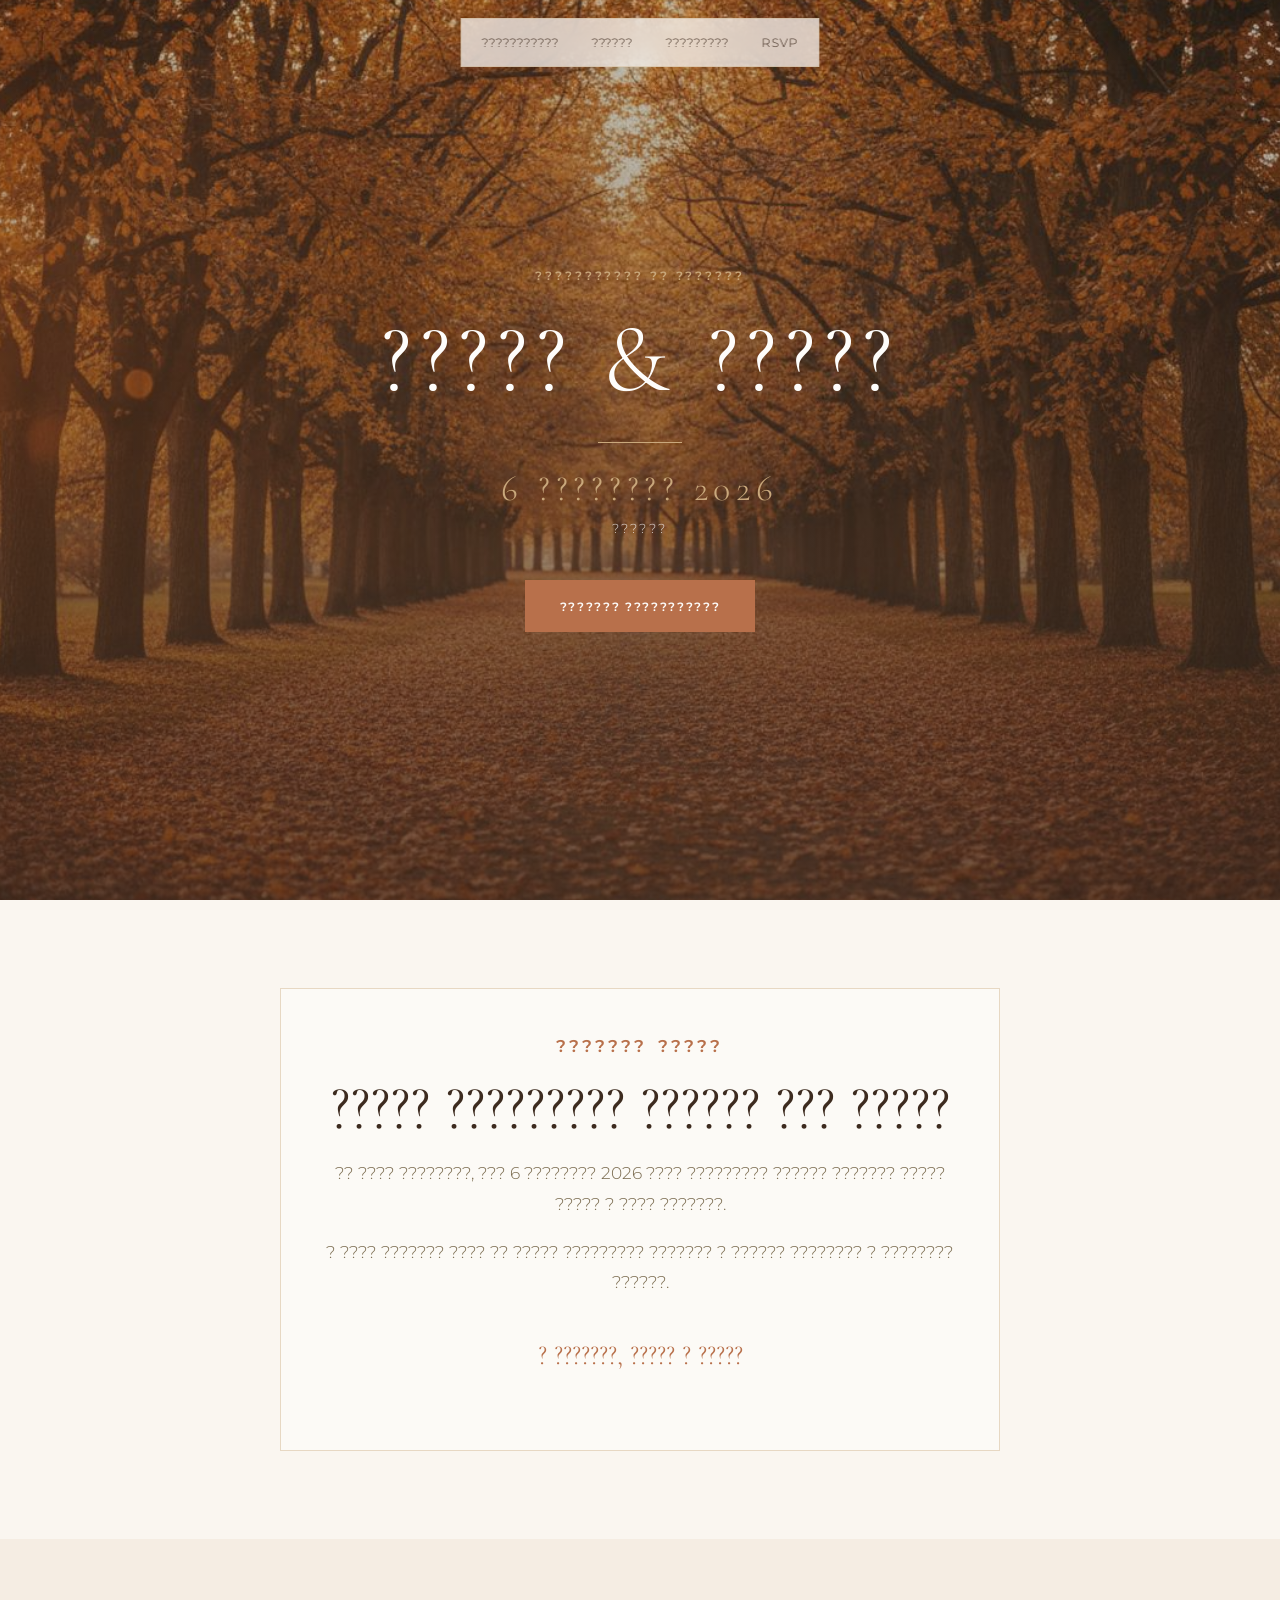
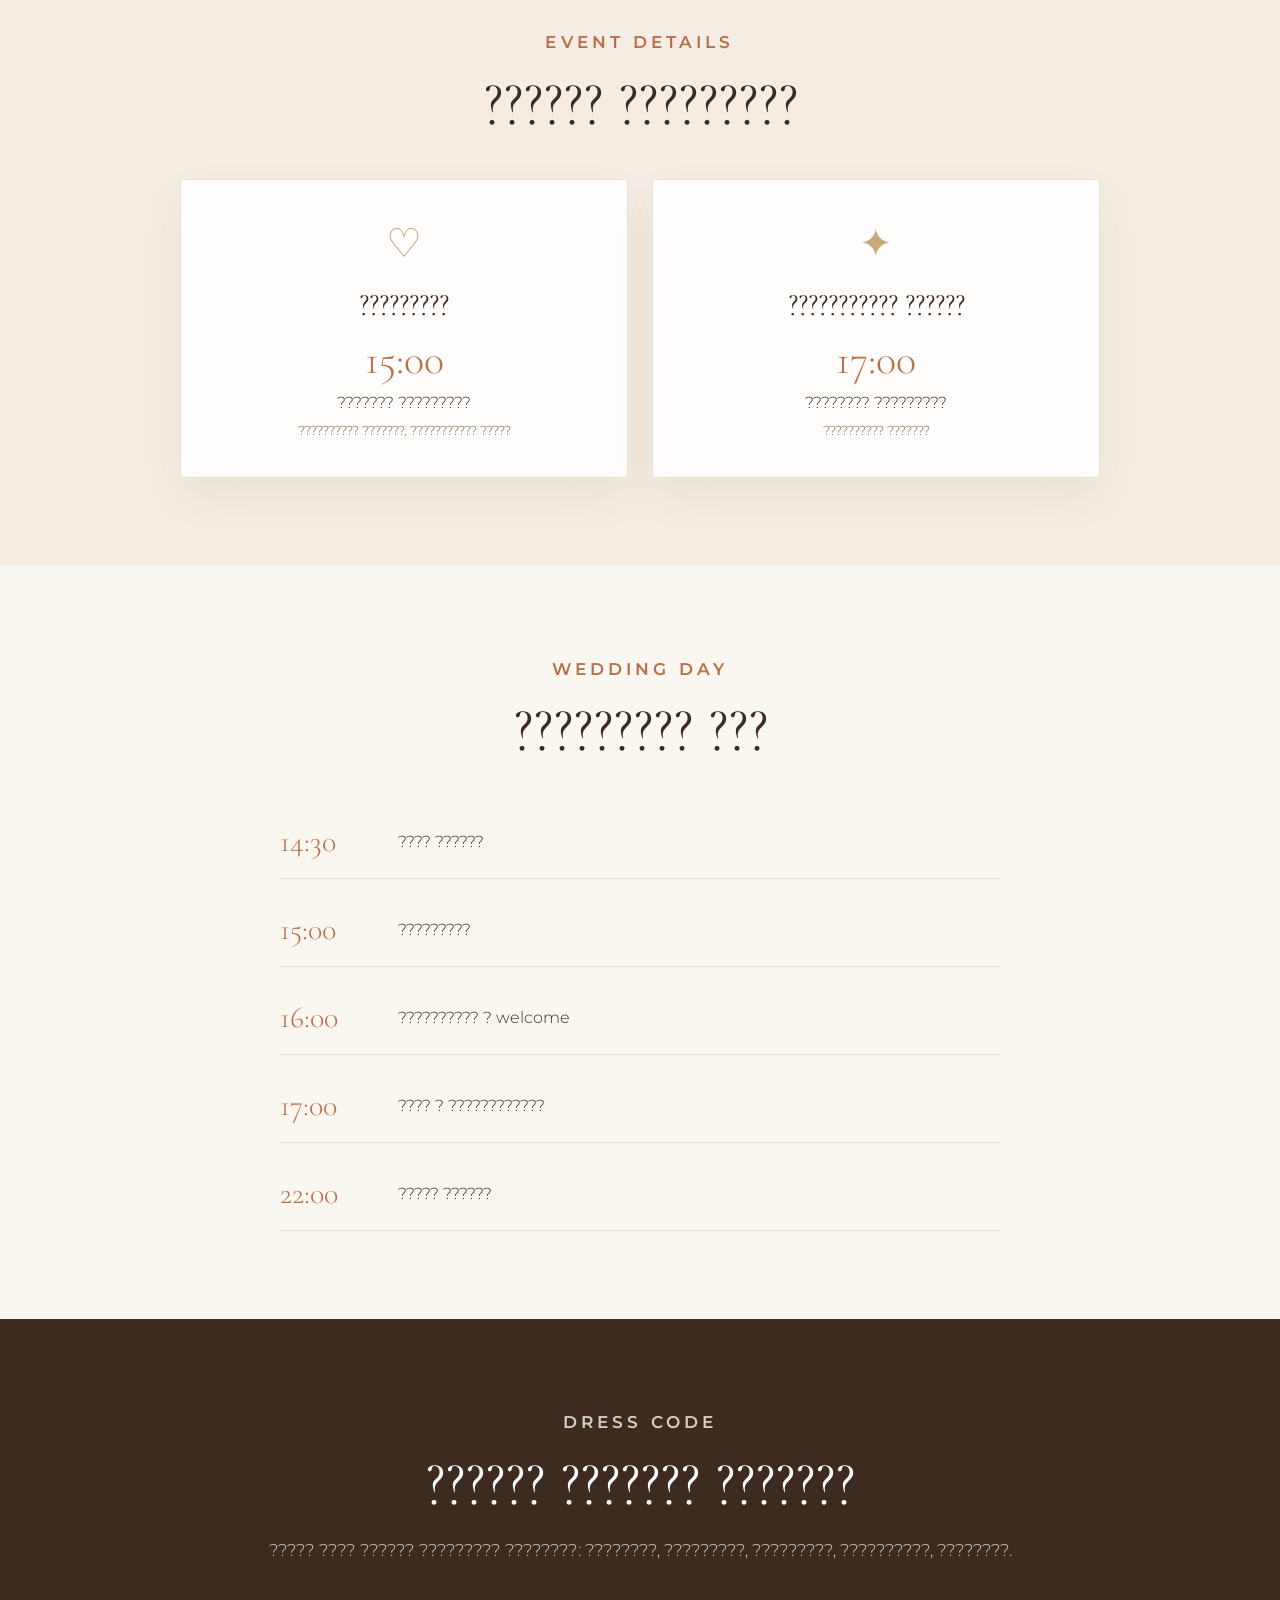
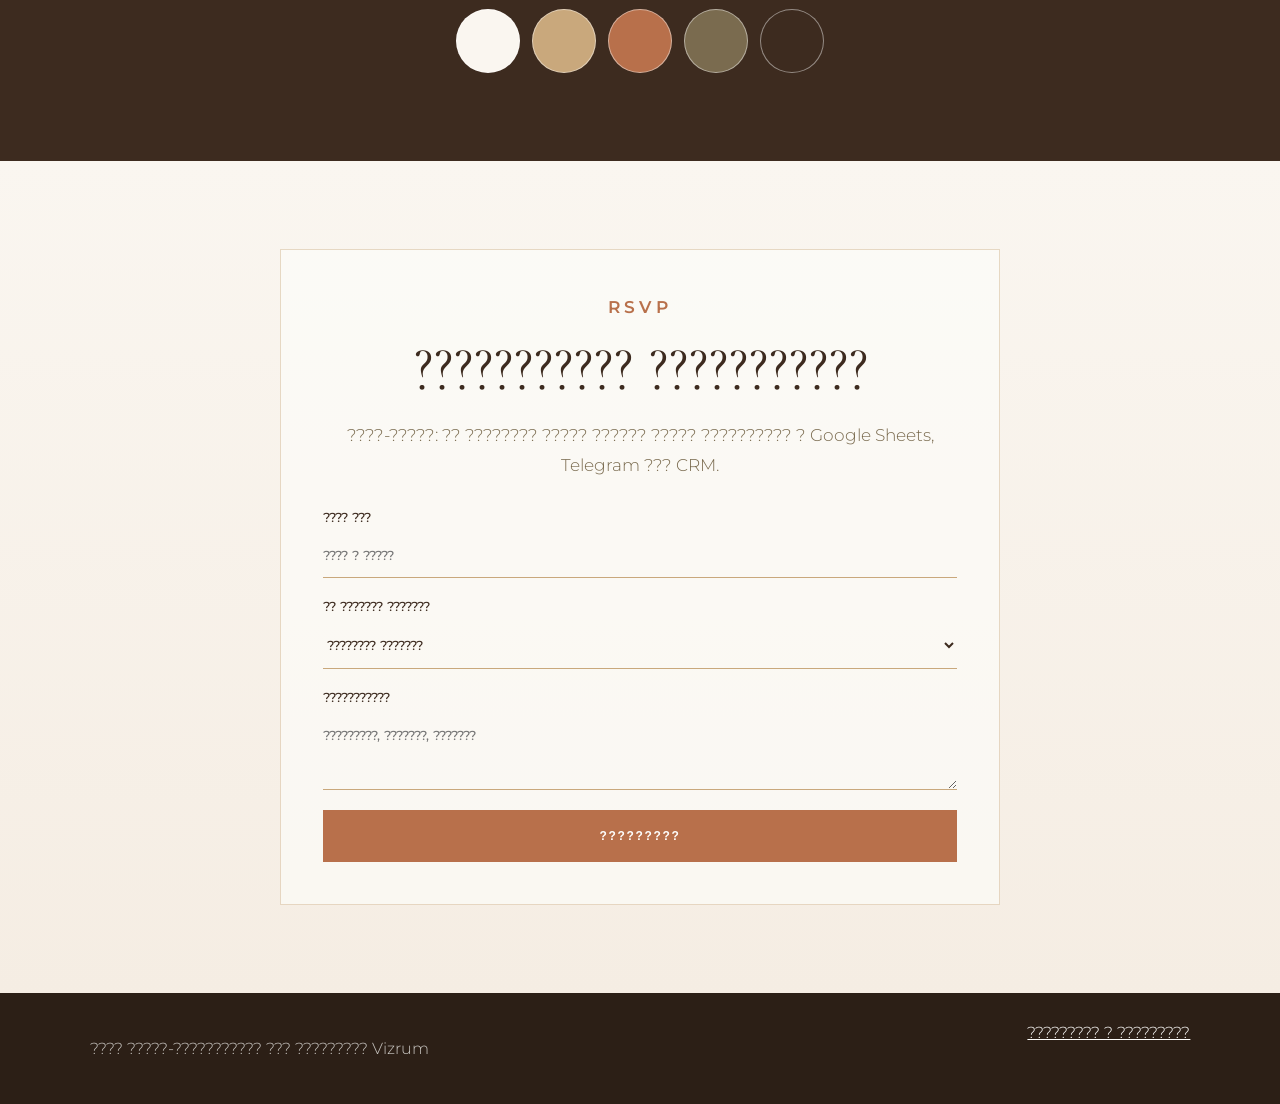
==== invitations/wedding/index.html @ 3c38711d "Add digital invitation demo" ====
<!doctype html>
<html lang="ru">
<head>
  <meta charset="utf-8">
  <meta name="viewport" content="width=device-width, initial-scale=1">
  <title>????? ? ????? ? ????????? ???????????</title>
  <meta name="description" content="???? ?????-??????????? ?? ??????? ? ??????????, ???????? ? RSVP-??????.">
  <link rel="preconnect" href="https://fonts.googleapis.com">
  <link rel="preconnect" href="https://fonts.gstatic.com" crossorigin>
  <link href="https://fonts.googleapis.com/css2?family=Cormorant+Garamond:wght@300;400;500&family=Montserrat:wght@300;400;500;600&display=swap" rel="stylesheet">
  <link rel="stylesheet" href="styles.css">
</head>
<body>
  <nav class="nav" aria-label="?????????">
    <a href="#invitation">???????????</a>
    <a href="#details">??????</a>
    <a href="#timeline">?????????</a>
    <a href="#rsvp">RSVP</a>
  </nav>

  <header class="hero">
    <div class="hero__image" aria-hidden="true"></div>
    <div class="hero__shade" aria-hidden="true"></div>
    <div class="hero__content reveal">
      <p class="eyebrow">??????????? ?? ???????</p>
      <h1>????? & ?????</h1>
      <span class="divider"></span>
      <p class="date">6 ???????? 2026</p>
      <p class="place">??????</p>
      <a class="button" href="#rsvp">??????? ???????????</a>
    </div>
  </header>

  <main>
    <section class="section paper" id="invitation">
      <div class="ornament-card reveal">
        <p class="eyebrow soft">??????? ?????</p>
        <h2>????? ????????? ?????? ??? ?????</h2>
        <p>?? ???? ????????, ??? 6 ???????? 2026 ???? ????????? ?????? ??????? ????? ????? ? ???? ???????.</p>
        <p>? ???? ??????? ???? ?? ????? ????????? ??????? ? ?????? ???????? ? ???????? ??????.</p>
        <p class="signature">? ???????, ????? ? ?????</p>
      </div>
    </section>

    <section class="section split" id="details">
      <div class="section-title reveal">
        <p class="eyebrow soft">Event details</p>
        <h2>?????? ?????????</h2>
      </div>
      <div class="detail-grid">
        <article class="detail-card reveal">
          <span class="icon">&#9825;</span>
          <h3>?????????</h3>
          <p class="time">15:00</p>
          <p>??????? ?????????</p>
          <small>?????????? ???????, ??????????? ?????</small>
        </article>
        <article class="detail-card reveal">
          <span class="icon">&#10022;</span>
          <h3>??????????? ??????</h3>
          <p class="time">17:00</p>
          <p>???????? ?????????</p>
          <small>?????????? ???????</small>
        </article>
      </div>
    </section>

    <section class="section timeline" id="timeline">
      <div class="section-title reveal">
        <p class="eyebrow soft">Wedding day</p>
        <h2>????????? ???</h2>
      </div>
      <ol class="steps reveal">
        <li><time>14:30</time><span>???? ??????</span></li>
        <li><time>15:00</time><span>?????????</span></li>
        <li><time>16:00</time><span>?????????? ? welcome</span></li>
        <li><time>17:00</time><span>???? ? ????????????</span></li>
        <li><time>22:00</time><span>????? ??????</span></li>
      </ol>
    </section>

    <section class="section dress">
      <div class="section-title reveal">
        <p class="eyebrow soft">Dress code</p>
        <h2>?????? ??????? ???????</h2>
        <p>????? ???? ?????? ????????? ????????: ????????, ?????????, ?????????, ??????????, ????????.</p>
      </div>
      <div class="palette reveal" aria-label="??????? ?????-????">
        <span style="--c:#FAF6F0"></span><span style="--c:#C9A87C"></span><span style="--c:#B8704B"></span><span style="--c:#7A6B4F"></span><span style="--c:#3D2B1F"></span>
      </div>
    </section>

    <section class="section rsvp" id="rsvp">
      <div class="form-card reveal">
        <p class="eyebrow soft">RSVP</p>
        <h2>??????????? ???????????</h2>
        <p>????-?????: ?? ???????? ????? ?????? ????? ?????????? ? Google Sheets, Telegram ??? CRM.</p>
        <form id="rsvpForm">
          <label>???? ???<input name="name" required placeholder="???? ? ?????"></label>
          <label>?? ??????? ???????<select name="attending" required><option value="">???????? ???????</option><option>??, ? ????????</option><option>? ?????????, ???</option></select></label>
          <label>???????????<textarea name="comment" rows="3" placeholder="?????????, ???????, ???????"></textarea></label>
          <button type="submit">?????????</button>
        </form>
        <p class="success" id="success" hidden>???????! ????? ???????? ? ????-??????.</p>
      </div>
    </section>
  </main>

  <footer class="footer">
    <p>???? ?????-??????????? ??? ????????? Vizrum</p>
    <a href="../../">????????? ? ?????????</a>
  </footer>
  <script src="script.js"></script>
</body>
</html>
---- invitations/wedding/styles.css ----
*{box-sizing:border-box}html{scroll-behavior:smooth}body{margin:0;color:#3d2b1f;background:#faf6f0;font-family:Montserrat,Arial,sans-serif;font-weight:300}.nav{position:fixed;z-index:20;top:18px;left:50%;transform:translateX(-50%);display:flex;gap:8px;padding:8px;background:rgba(254,253,251,.72);border:1px solid rgba(201,168,124,.35);backdrop-filter:blur(14px)}.nav a{padding:8px 12px;color:#3d2b1f;text-decoration:none;font-size:12px;text-transform:uppercase;letter-spacing:.08em}.hero{position:relative;min-height:100svh;display:grid;place-items:center;overflow:hidden}.hero__image{position:absolute;inset:0;background:url('assets/hero-bg.jpg') center/cover no-repeat;transform:scale(1.04)}.hero__shade{position:absolute;inset:0;background:linear-gradient(180deg,rgba(61,43,31,.28),rgba(61,43,31,.68))}.hero__content{position:relative;z-index:1;width:min(760px,90vw);text-align:center;color:#fefdfb}.eyebrow{margin:0 0 18px;color:#c9a87c;font-size:12px;font-weight:600;text-transform:uppercase;letter-spacing:.24em}.eyebrow.soft{color:#b8704b}h1,h2,h3{font-family:'Cormorant Garamond',Georgia,serif;font-weight:300}h1{margin:0;font-size:clamp(48px,9vw,96px);letter-spacing:.08em;text-transform:uppercase}h2{margin:0 0 20px;font-size:clamp(36px,5vw,62px);line-height:.95}h3{margin:0 0 10px;font-size:32px}.divider{display:block;width:84px;height:1px;margin:24px auto;background:#c9a87c}.date{margin:0;color:#c9a87c;font-family:'Cormorant Garamond',Georgia,serif;font-size:clamp(24px,3vw,36px);letter-spacing:.16em}.place{margin:10px 0 44px;font-size:13px;text-transform:uppercase;letter-spacing:.24em;color:rgba(254,253,251,.82)}.button,button{display:inline-flex;justify-content:center;align-items:center;min-height:52px;padding:0 34px;border:1px solid #b8704b;background:#b8704b;color:#fefdfb;text-decoration:none;text-transform:uppercase;letter-spacing:.14em;font-size:12px;font-weight:600;cursor:pointer}.button:hover,button:hover{background:transparent;color:#b8704b}.section{padding:88px max(24px,7vw)}.paper{background:#faf6f0}.ornament-card,.form-card{width:min(720px,100%);margin:0 auto;padding:42px;border:1px solid rgba(201,168,124,.42);background:rgba(254,253,251,.64);text-align:center}.ornament-card p,.section-title p,.form-card p{font-size:17px;line-height:1.8;color:#7a6b4f}.signature{margin-top:32px!important;color:#b8704b!important;font-family:'Cormorant Garamond',Georgia,serif;font-size:28px!important}.split{background:#f5ede3}.section-title{max-width:760px;margin:0 auto 44px;text-align:center}.detail-grid{display:grid;grid-template-columns:repeat(2,minmax(0,1fr));gap:24px;max-width:920px;margin:0 auto}.detail-card{padding:38px;background:#fefdfb;border:1px solid rgba(201,168,124,.35);text-align:center;box-shadow:0 18px 42px rgba(61,43,31,.06)}.icon{display:block;margin-bottom:18px;color:#c9a87c;font-size:40px}.time{margin:8px 0 12px;color:#b8704b;font-family:'Cormorant Garamond',Georgia,serif;font-size:42px}.detail-card p{margin:8px 0}.detail-card small{color:#7a6b4f}.timeline{background:#faf6f0}.steps{list-style:none;display:grid;gap:14px;max-width:720px;margin:0 auto;padding:0}.steps li{display:grid;grid-template-columns:100px 1fr;gap:18px;align-items:center;padding:18px 0;border-bottom:1px solid rgba(201,168,124,.35)}.steps time{color:#b8704b;font-family:'Cormorant Garamond',Georgia,serif;font-size:30px}.dress{background:#3d2b1f;color:#fefdfb;text-align:center}.dress .section-title p{color:rgba(254,253,251,.78)}.palette{display:flex;justify-content:center;gap:12px}.palette span{width:64px;height:64px;border-radius:50%;background:var(--c);border:1px solid rgba(255,255,255,.45)}.rsvp{background:linear-gradient(180deg,#faf6f0,#f5ede3)}form{display:grid;gap:20px;margin-top:28px;text-align:left}label{display:grid;gap:8px;color:#3d2b1f;font-size:13px;font-weight:500}input,select,textarea{width:100%;padding:14px 0;border:0;border-bottom:1px solid #c9a87c;background:transparent;color:#3d2b1f;font:inherit;outline:none}input:focus,select:focus,textarea:focus{border-bottom-color:#b8704b}.success{margin-top:18px!important;color:#b8704b!important}.footer{display:flex;justify-content:space-between;gap:18px;padding:30px max(24px,7vw);background:#2c1f16;color:rgba(254,253,251,.74)}.footer a{color:#fefdfb}.reveal{opacity:0;transform:translateY(24px);transition:opacity .8s ease,transform .8s ease}.reveal.is-visible{opacity:1;transform:none}@media(max-width:720px){.nav{max-width:calc(100vw - 20px);overflow:auto}.nav a{white-space:nowrap}.detail-grid{grid-template-columns:1fr}.steps li{grid-template-columns:76px 1fr}.ornament-card,.form-card{padding:28px}.footer{display:block}.footer a{display:inline-block;margin-top:10px}}
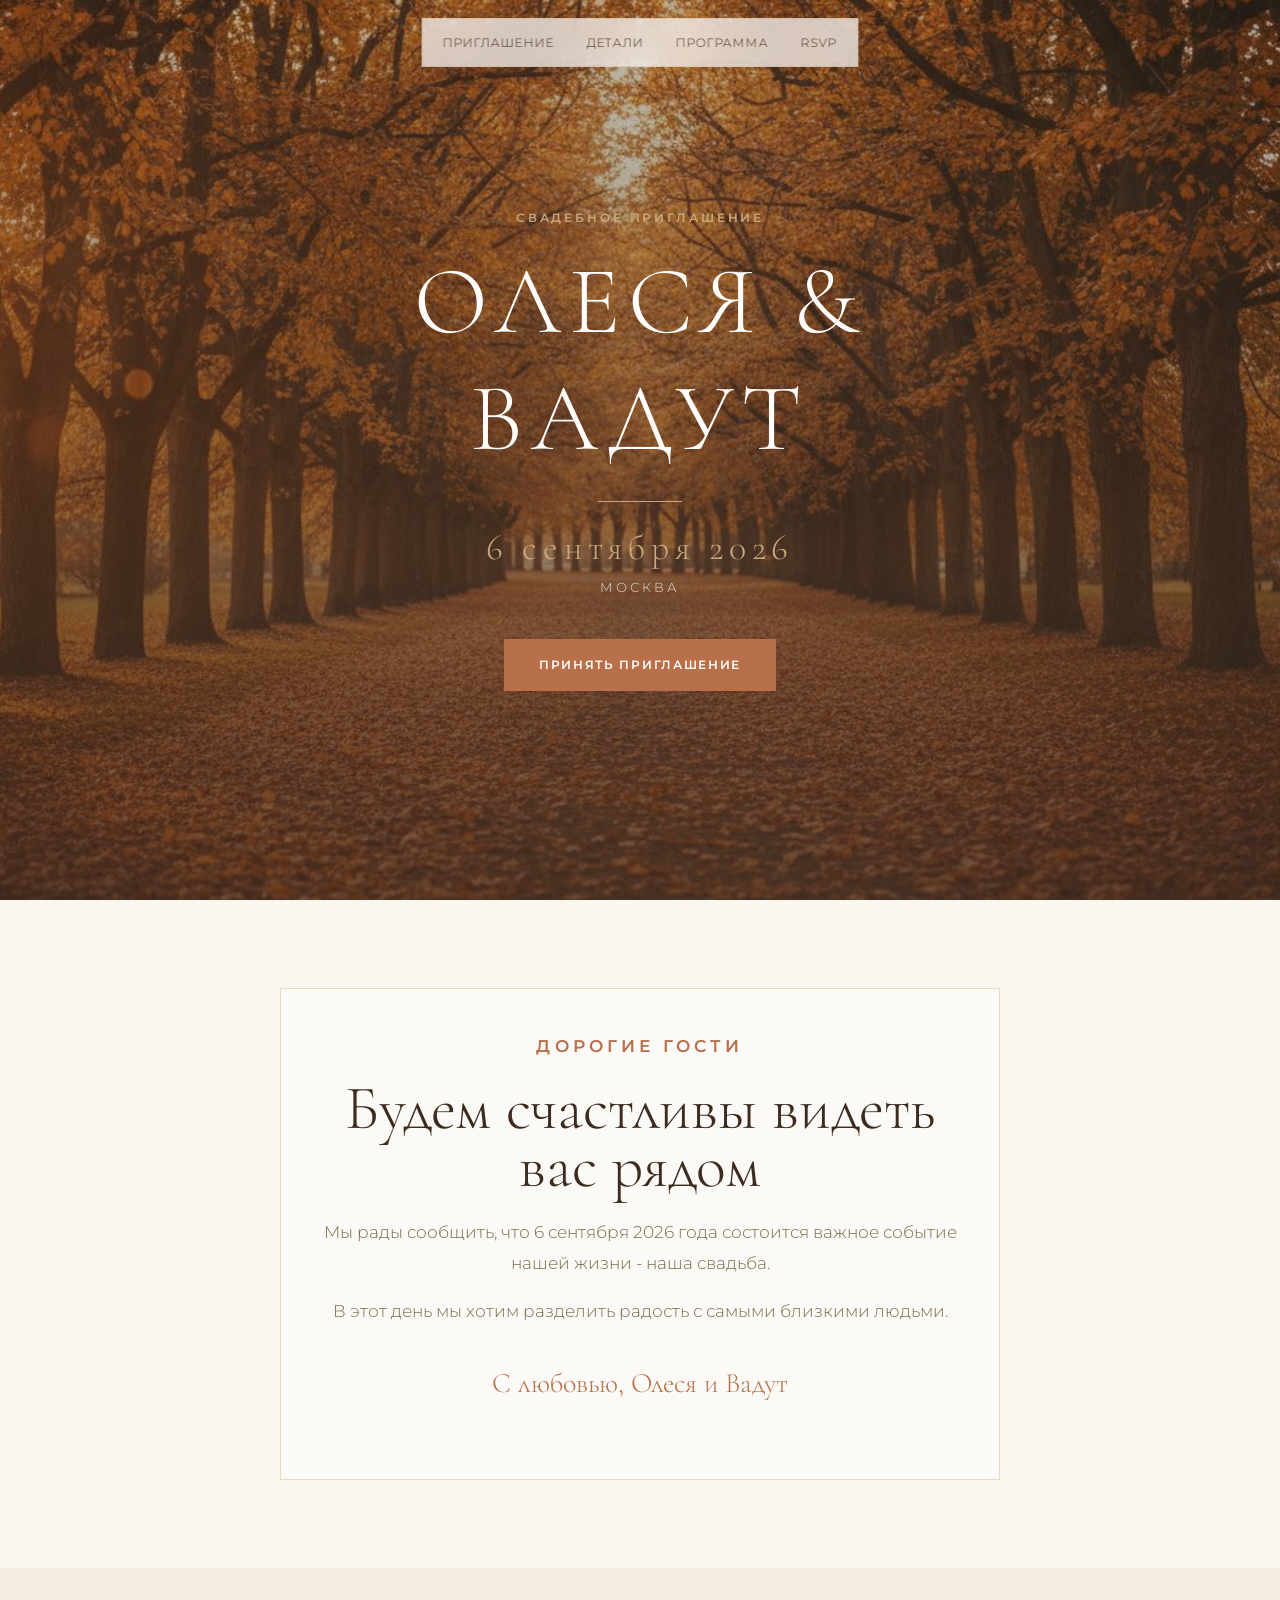
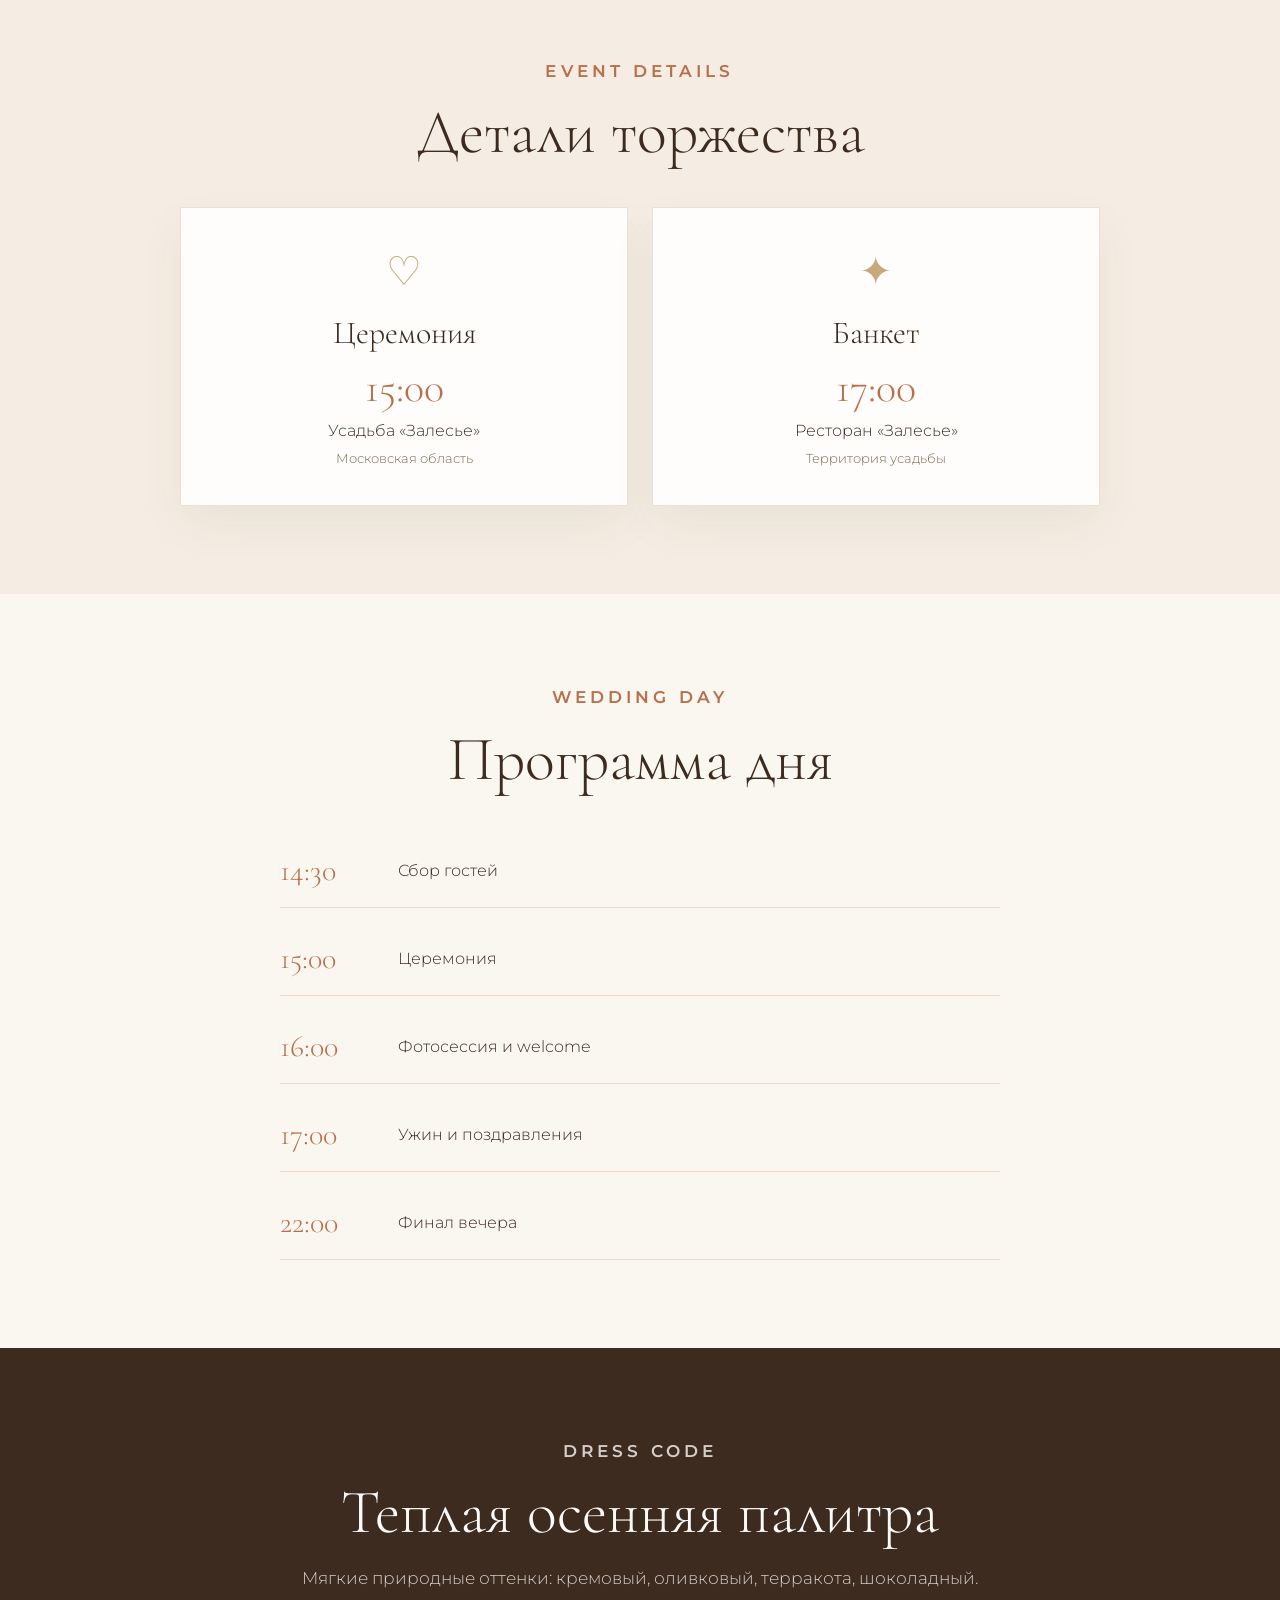
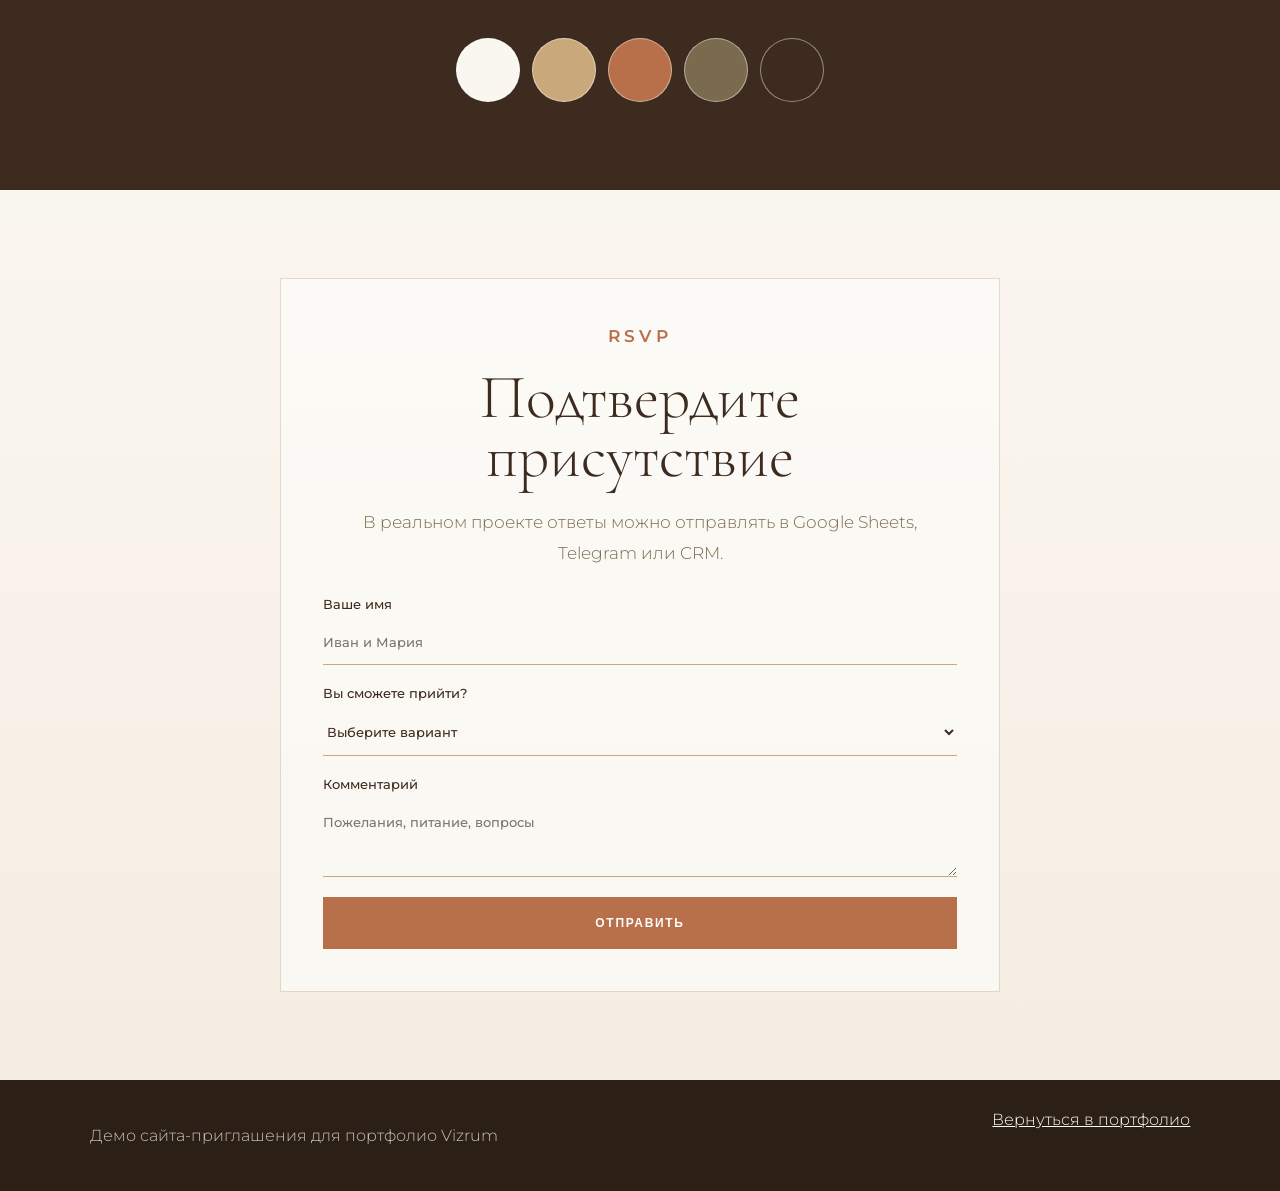
==== commit 70f9718d: "Polish invitation demo text and card" ====
--- a/invitations/wedding/index.html
+++ b/invitations/wedding/index.html
@@ -3,18 +3,18 @@
 <head>
   <meta charset="utf-8">
   <meta name="viewport" content="width=device-width, initial-scale=1">
-  <title>????? ? ????? ? ????????? ???????????</title>
-  <meta name="description" content="???? ?????-??????????? ?? ??????? ? ??????????, ???????? ? RSVP-??????.">
+  <title>Олеся и Вадут - свадебное приглашение</title>
+  <meta name="description" content="Демо сайта-приглашения на свадьбу с RSVP-формой.">
   <link rel="preconnect" href="https://fonts.googleapis.com">
   <link rel="preconnect" href="https://fonts.gstatic.com" crossorigin>
   <link href="https://fonts.googleapis.com/css2?family=Cormorant+Garamond:wght@300;400;500&family=Montserrat:wght@300;400;500;600&display=swap" rel="stylesheet">
   <link rel="stylesheet" href="styles.css">
 </head>
 <body>
-  <nav class="nav" aria-label="?????????">
-    <a href="#invitation">???????????</a>
-    <a href="#details">??????</a>
-    <a href="#timeline">?????????</a>
+  <nav class="nav" aria-label="Навигация">
+    <a href="#invitation">Приглашение</a>
+    <a href="#details">Детали</a>
+    <a href="#timeline">Программа</a>
     <a href="#rsvp">RSVP</a>
   </nav>
 
@@ -22,94 +22,48 @@
     <div class="hero__image" aria-hidden="true"></div>
     <div class="hero__shade" aria-hidden="true"></div>
     <div class="hero__content reveal">
-      <p class="eyebrow">??????????? ?? ???????</p>
-      <h1>????? & ?????</h1>
+      <p class="eyebrow">Свадебное приглашение</p>
+      <h1>Олеся <span>&amp;</span> Вадут</h1>
       <span class="divider"></span>
-      <p class="date">6 ???????? 2026</p>
-      <p class="place">??????</p>
-      <a class="button" href="#rsvp">??????? ???????????</a>
+      <p class="date">6 сентября 2026</p>
+      <p class="place">Москва</p>
+      <a class="button" href="#rsvp">Принять приглашение</a>
     </div>
   </header>
 
   <main>
     <section class="section paper" id="invitation">
       <div class="ornament-card reveal">
-        <p class="eyebrow soft">??????? ?????</p>
-        <h2>????? ????????? ?????? ??? ?????</h2>
-        <p>?? ???? ????????, ??? 6 ???????? 2026 ???? ????????? ?????? ??????? ????? ????? ? ???? ???????.</p>
-        <p>? ???? ??????? ???? ?? ????? ????????? ??????? ? ?????? ???????? ? ???????? ??????.</p>
-        <p class="signature">? ???????, ????? ? ?????</p>
+        <p class="eyebrow soft">Дорогие гости</p>
+        <h2>Будем счастливы видеть вас рядом</h2>
+        <p>Мы рады сообщить, что 6 сентября 2026 года состоится важное событие нашей жизни - наша свадьба.</p>
+        <p>В этот день мы хотим разделить радость с самыми близкими людьми.</p>
+        <p class="signature">С любовью, Олеся и Вадут</p>
       </div>
     </section>
 
     <section class="section split" id="details">
       <div class="section-title reveal">
         <p class="eyebrow soft">Event details</p>
-        <h2>?????? ?????????</h2>
+        <h2>Детали торжества</h2>
       </div>
       <div class="detail-grid">
-        <article class="detail-card reveal">
-          <span class="icon">&#9825;</span>
-          <h3>?????????</h3>
-          <p class="time">15:00</p>
-          <p>??????? ?????????</p>
-          <small>?????????? ???????, ??????????? ?????</small>
-        </article>
-        <article class="detail-card reveal">
-          <span class="icon">&#10022;</span>
-          <h3>??????????? ??????</h3>
-          <p class="time">17:00</p>
-          <p>???????? ?????????</p>
-          <small>?????????? ???????</small>
-        </article>
+        <article class="detail-card reveal"><span class="icon">&#9825;</span><h3>Церемония</h3><p class="time">15:00</p><p>Усадьба «Залесье»</p><small>Московская область</small></article>
+        <article class="detail-card reveal"><span class="icon">&#10022;</span><h3>Банкет</h3><p class="time">17:00</p><p>Ресторан «Залесье»</p><small>Территория усадьбы</small></article>
       </div>
     </section>
 
     <section class="section timeline" id="timeline">
-      <div class="section-title reveal">
-        <p class="eyebrow soft">Wedding day</p>
-        <h2>????????? ???</h2>
-      </div>
-      <ol class="steps reveal">
-        <li><time>14:30</time><span>???? ??????</span></li>
-        <li><time>15:00</time><span>?????????</span></li>
-        <li><time>16:00</time><span>?????????? ? welcome</span></li>
-        <li><time>17:00</time><span>???? ? ????????????</span></li>
-        <li><time>22:00</time><span>????? ??????</span></li>
-      </ol>
+      <div class="section-title reveal"><p class="eyebrow soft">Wedding day</p><h2>Программа дня</h2></div>
+      <ol class="steps reveal"><li><time>14:30</time><span>Сбор гостей</span></li><li><time>15:00</time><span>Церемония</span></li><li><time>16:00</time><span>Фотосессия и welcome</span></li><li><time>17:00</time><span>Ужин и поздравления</span></li><li><time>22:00</time><span>Финал вечера</span></li></ol>
     </section>
 
-    <section class="section dress">
-      <div class="section-title reveal">
-        <p class="eyebrow soft">Dress code</p>
-        <h2>?????? ??????? ???????</h2>
-        <p>????? ???? ?????? ????????? ????????: ????????, ?????????, ?????????, ??????????, ????????.</p>
-      </div>
-      <div class="palette reveal" aria-label="??????? ?????-????">
-        <span style="--c:#FAF6F0"></span><span style="--c:#C9A87C"></span><span style="--c:#B8704B"></span><span style="--c:#7A6B4F"></span><span style="--c:#3D2B1F"></span>
-      </div>
-    </section>
+    <section class="section dress"><div class="section-title reveal"><p class="eyebrow soft">Dress code</p><h2>Теплая осенняя палитра</h2><p>Мягкие природные оттенки: кремовый, оливковый, терракота, шоколадный.</p></div><div class="palette reveal"><span style="--c:#FAF6F0"></span><span style="--c:#C9A87C"></span><span style="--c:#B8704B"></span><span style="--c:#7A6B4F"></span><span style="--c:#3D2B1F"></span></div></section>
 
-    <section class="section rsvp" id="rsvp">
-      <div class="form-card reveal">
-        <p class="eyebrow soft">RSVP</p>
-        <h2>??????????? ???????????</h2>
-        <p>????-?????: ?? ???????? ????? ?????? ????? ?????????? ? Google Sheets, Telegram ??? CRM.</p>
-        <form id="rsvpForm">
-          <label>???? ???<input name="name" required placeholder="???? ? ?????"></label>
-          <label>?? ??????? ???????<select name="attending" required><option value="">???????? ???????</option><option>??, ? ????????</option><option>? ?????????, ???</option></select></label>
-          <label>???????????<textarea name="comment" rows="3" placeholder="?????????, ???????, ???????"></textarea></label>
-          <button type="submit">?????????</button>
-        </form>
-        <p class="success" id="success" hidden>???????! ????? ???????? ? ????-??????.</p>
-      </div>
-    </section>
+    <section class="section rsvp" id="rsvp"><div class="form-card reveal"><p class="eyebrow soft">RSVP</p><h2>Подтвердите присутствие</h2><p>В реальном проекте ответы можно отправлять в Google Sheets, Telegram или CRM.</p><form id="rsvpForm"><label>Ваше имя<input name="name" required placeholder="Иван и Мария"></label><label>Вы сможете прийти?<select name="attending" required><option value="">Выберите вариант</option><option>Да, с радостью</option><option>К сожалению, нет</option></select></label><label>Комментарий<textarea name="comment" rows="3" placeholder="Пожелания, питание, вопросы"></textarea></label><button type="submit">Отправить</button></form><p class="success" id="success" hidden>Спасибо! Ответ сохранен в демо-режиме.</p></div></section>
   </main>
 
-  <footer class="footer">
-    <p>???? ?????-??????????? ??? ????????? Vizrum</p>
-    <a href="../../">????????? ? ?????????</a>
-  </footer>
+  <footer class="footer"><p>Демо сайта-приглашения для портфолио Vizrum</p><a href="../../">Вернуться в портфолио</a></footer>
   <script src="script.js"></script>
 </body>
 </html>
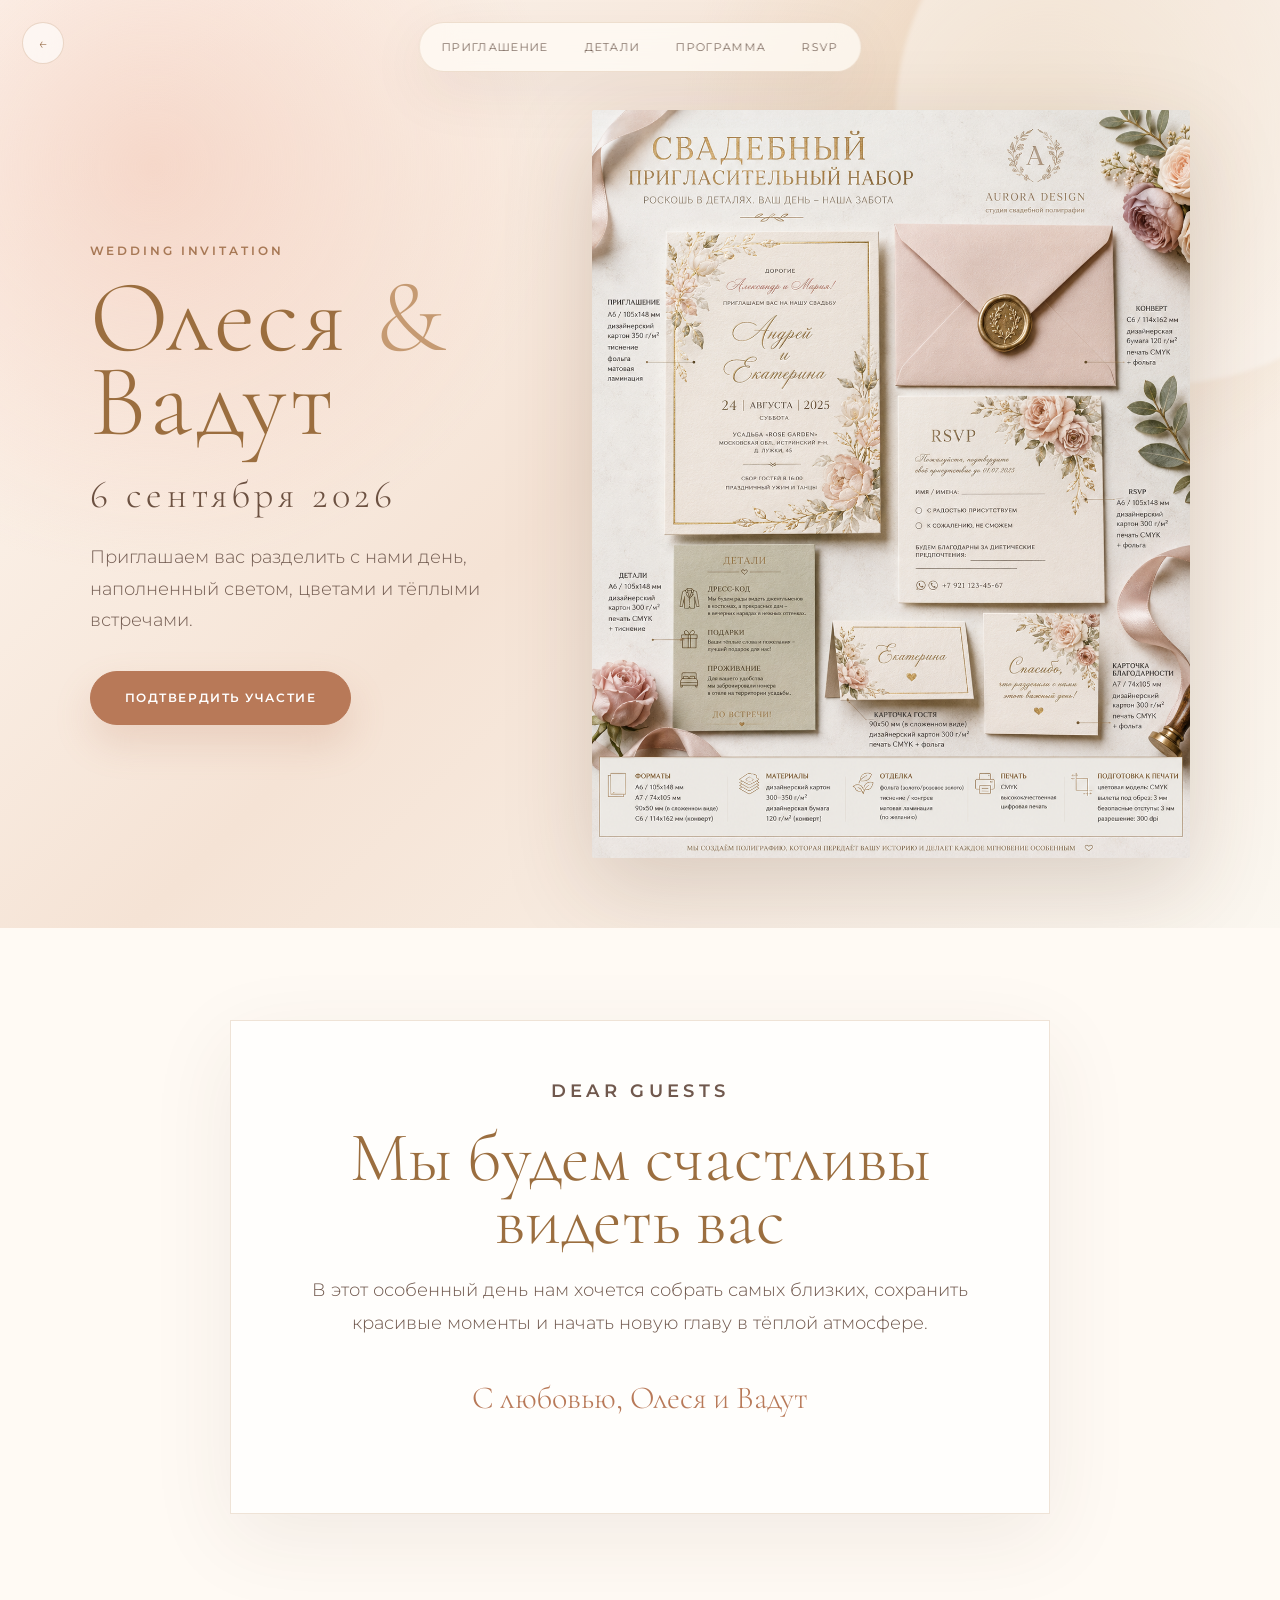
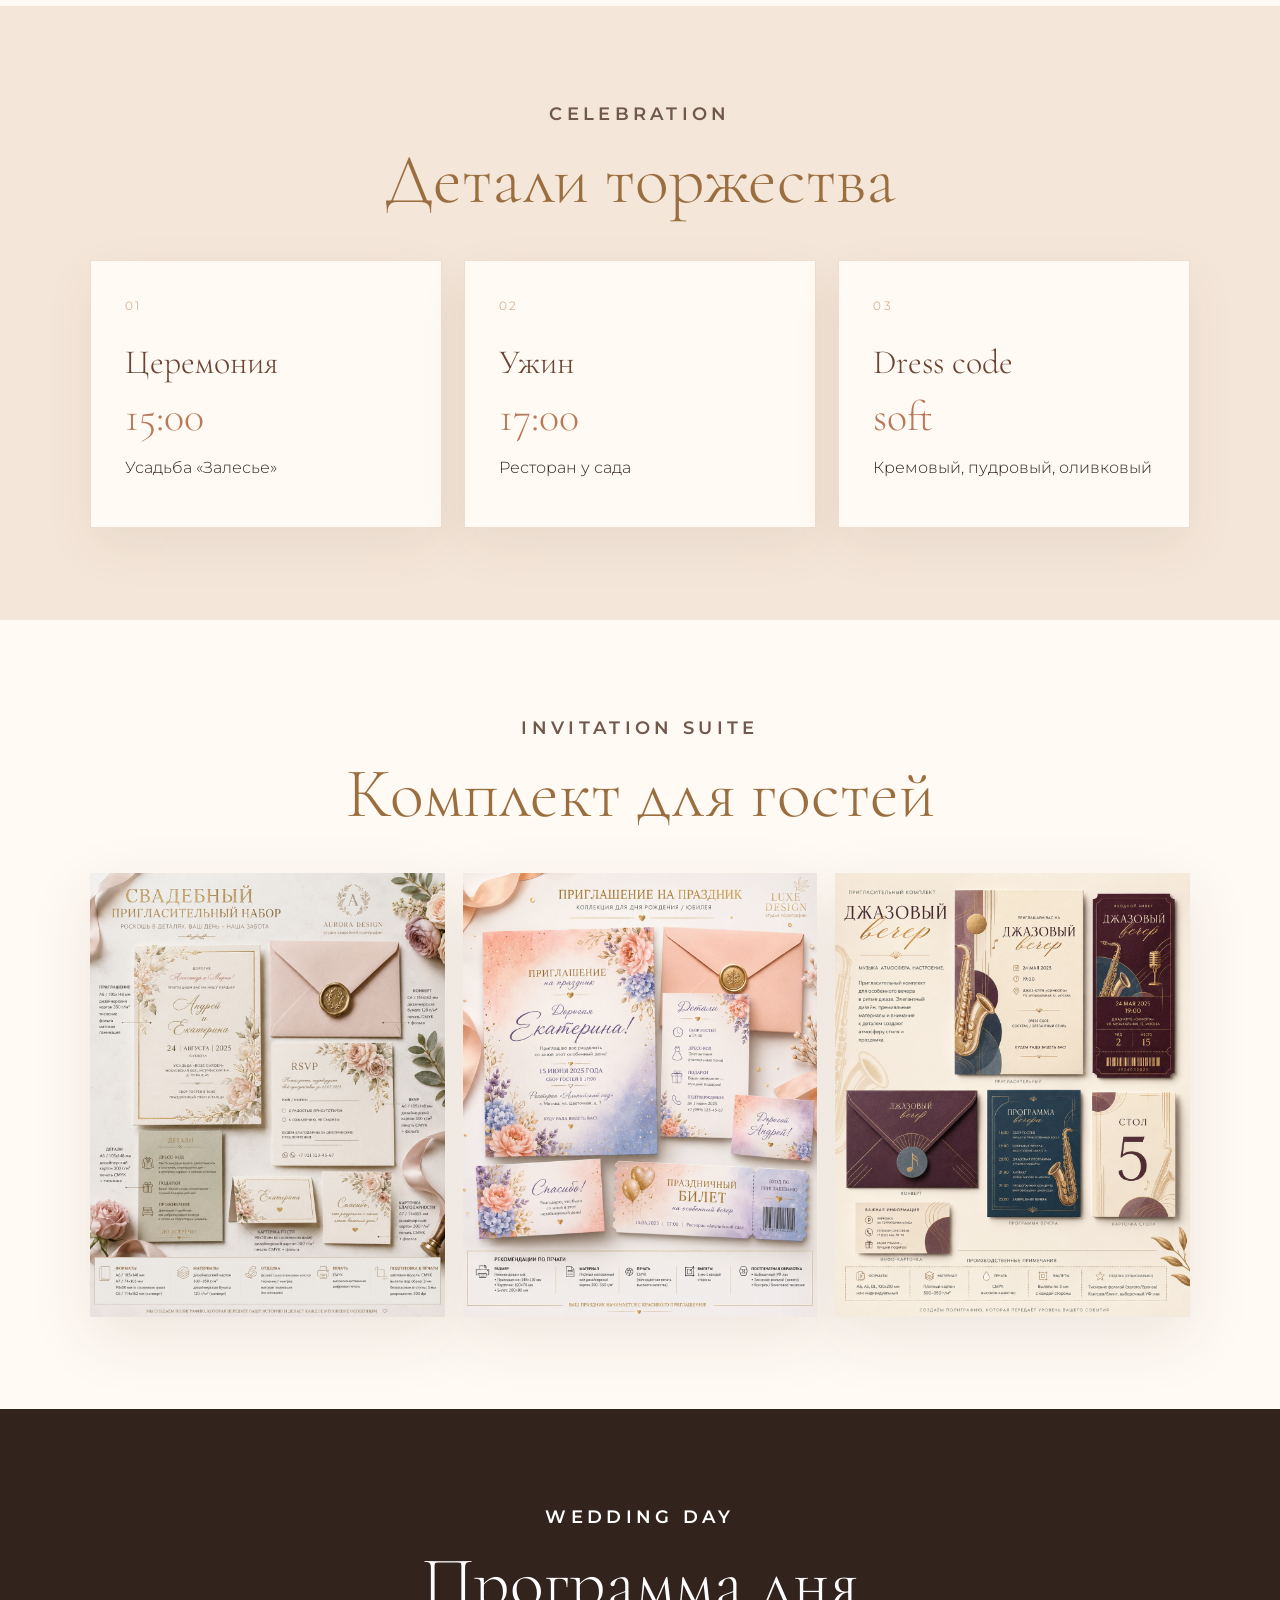
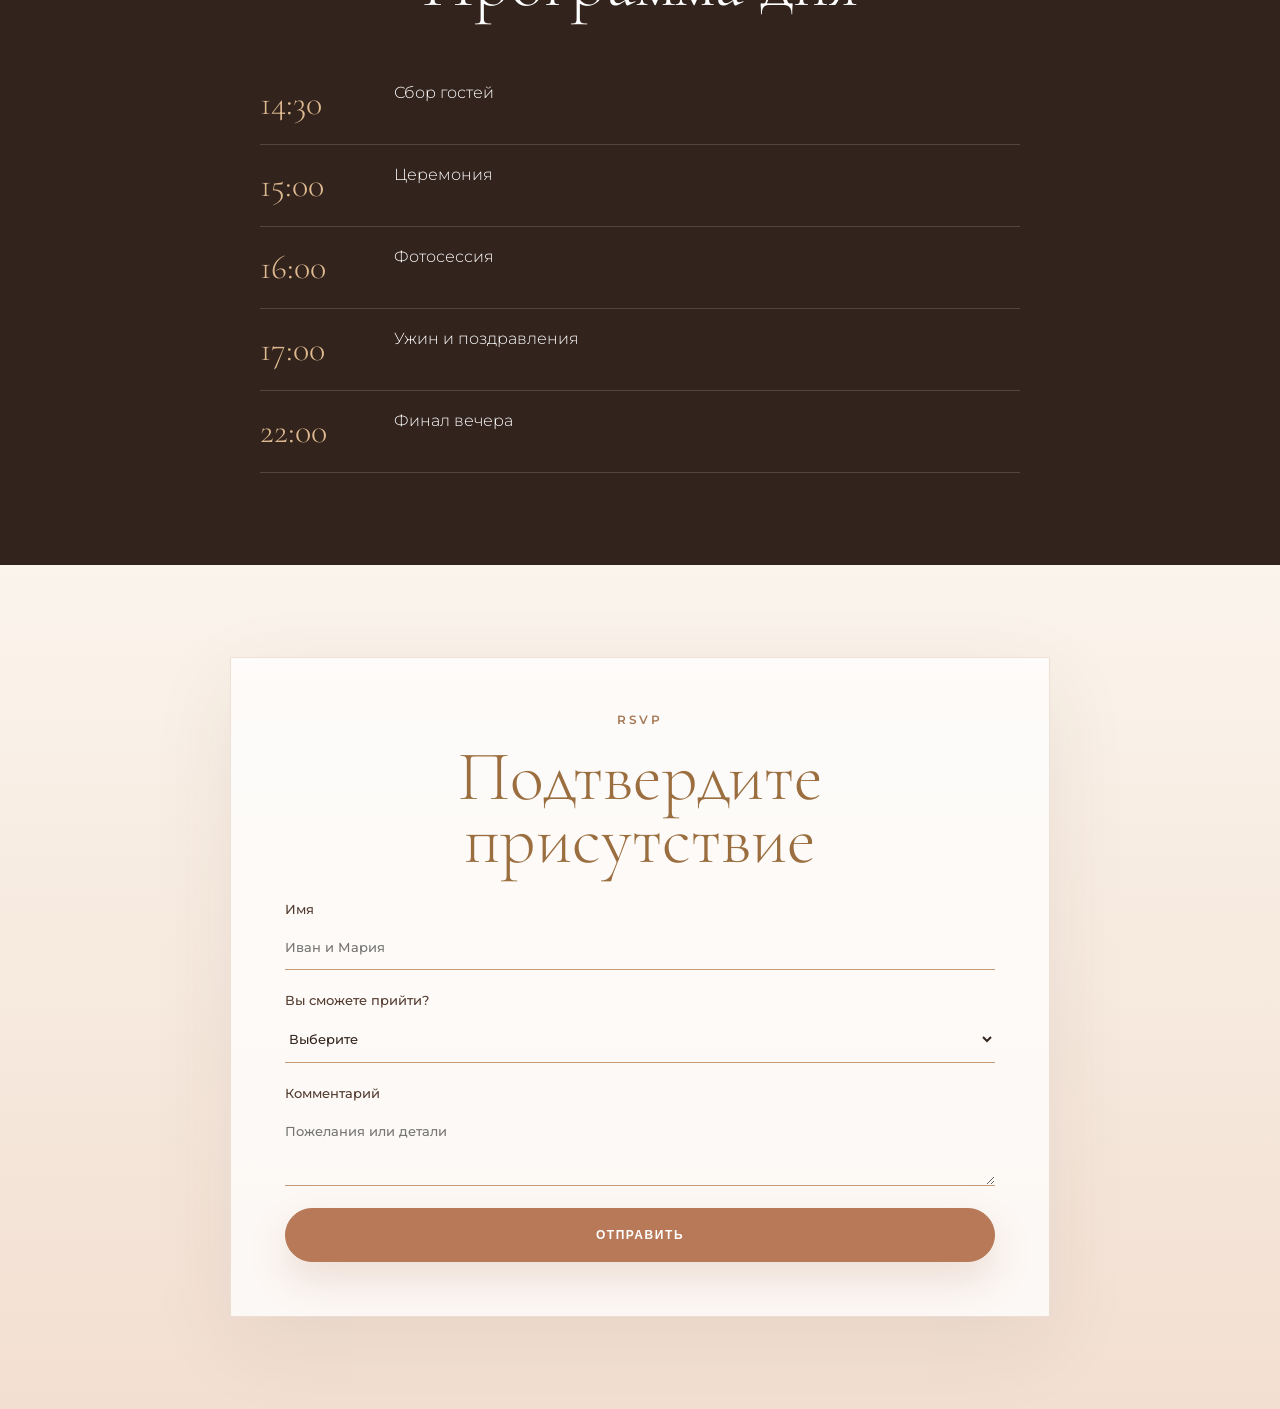
==== commit c02cd070: "Polish invitation showcase" ====
--- a/invitations/wedding/index.html
+++ b/invitations/wedding/index.html
@@ -4,66 +4,71 @@
   <meta charset="utf-8">
   <meta name="viewport" content="width=device-width, initial-scale=1">
   <title>Олеся и Вадут - свадебное приглашение</title>
-  <meta name="description" content="Демо сайта-приглашения на свадьбу с RSVP-формой.">
+  <meta name="description" content="Свадебное приглашение с деталями события, программой и RSVP-формой.">
   <link rel="preconnect" href="https://fonts.googleapis.com">
   <link rel="preconnect" href="https://fonts.gstatic.com" crossorigin>
   <link href="https://fonts.googleapis.com/css2?family=Cormorant+Garamond:wght@300;400;500&family=Montserrat:wght@300;400;500;600&display=swap" rel="stylesheet">
   <link rel="stylesheet" href="styles.css">
 </head>
 <body>
+  <a class="back" href="../../" aria-label="Назад">&#8592;</a>
   <nav class="nav" aria-label="Навигация">
     <a href="#invitation">Приглашение</a>
     <a href="#details">Детали</a>
-    <a href="#timeline">Программа</a>
+    <a href="#program">Программа</a>
     <a href="#rsvp">RSVP</a>
   </nav>
 
   <header class="hero">
-    <div class="hero__image" aria-hidden="true"></div>
-    <div class="hero__shade" aria-hidden="true"></div>
-    <div class="hero__content reveal">
-      <p class="eyebrow">Свадебное приглашение</p>
+    <div class="hero-copy reveal">
+      <p class="eyebrow">Wedding Invitation</p>
       <h1>Олеся <span>&amp;</span> Вадут</h1>
-      <span class="divider"></span>
       <p class="date">6 сентября 2026</p>
-      <p class="place">Москва</p>
-      <a class="button" href="#rsvp">Принять приглашение</a>
+      <p class="lead">Приглашаем вас разделить с нами день, наполненный светом, цветами и тёплыми встречами.</p>
+      <a class="button" href="#rsvp">Подтвердить участие</a>
     </div>
+    <figure class="hero-visual reveal">
+      <img src="assets/invitation-suite-wedding-luxe.png" alt="Свадебный пригласительный набор">
+    </figure>
   </header>
 
   <main>
-    <section class="section paper" id="invitation">
-      <div class="ornament-card reveal">
-        <p class="eyebrow soft">Дорогие гости</p>
-        <h2>Будем счастливы видеть вас рядом</h2>
-        <p>Мы рады сообщить, что 6 сентября 2026 года состоится важное событие нашей жизни - наша свадьба.</p>
-        <p>В этот день мы хотим разделить радость с самыми близкими людьми.</p>
+    <section class="section intro" id="invitation">
+      <div class="intro-card reveal">
+        <p class="eyebrow">Dear guests</p>
+        <h2>Мы будем счастливы видеть вас</h2>
+        <p>В этот особенный день нам хочется собрать самых близких, сохранить красивые моменты и начать новую главу в тёплой атмосфере.</p>
         <p class="signature">С любовью, Олеся и Вадут</p>
       </div>
     </section>
 
-    <section class="section split" id="details">
-      <div class="section-title reveal">
-        <p class="eyebrow soft">Event details</p>
-        <h2>Детали торжества</h2>
-      </div>
-      <div class="detail-grid">
-        <article class="detail-card reveal"><span class="icon">&#9825;</span><h3>Церемония</h3><p class="time">15:00</p><p>Усадьба «Залесье»</p><small>Московская область</small></article>
-        <article class="detail-card reveal"><span class="icon">&#10022;</span><h3>Банкет</h3><p class="time">17:00</p><p>Ресторан «Залесье»</p><small>Территория усадьбы</small></article>
+    <section class="section details" id="details">
+      <div class="section-title reveal"><p class="eyebrow">Celebration</p><h2>Детали торжества</h2></div>
+      <div class="cards">
+        <article class="card reveal"><span>01</span><h3>Церемония</h3><p class="time">15:00</p><p>Усадьба «Залесье»</p></article>
+        <article class="card reveal"><span>02</span><h3>Ужин</h3><p class="time">17:00</p><p>Ресторан у сада</p></article>
+        <article class="card reveal"><span>03</span><h3>Dress code</h3><p class="time">soft</p><p>Кремовый, пудровый, оливковый</p></article>
       </div>
     </section>
 
-    <section class="section timeline" id="timeline">
-      <div class="section-title reveal"><p class="eyebrow soft">Wedding day</p><h2>Программа дня</h2></div>
-      <ol class="steps reveal"><li><time>14:30</time><span>Сбор гостей</span></li><li><time>15:00</time><span>Церемония</span></li><li><time>16:00</time><span>Фотосессия и welcome</span></li><li><time>17:00</time><span>Ужин и поздравления</span></li><li><time>22:00</time><span>Финал вечера</span></li></ol>
+    <section class="gallery section">
+      <div class="section-title reveal"><p class="eyebrow">Invitation suite</p><h2>Комплект для гостей</h2></div>
+      <div class="gallery-grid reveal">
+        <img src="assets/invitation-suite-wedding-luxe.png" alt="Свадебная полиграфия">
+        <img src="assets/invitation-suite-birthday.png" alt="Пригласительный набор">
+        <img src="assets/invitation-suite-jazz.png" alt="Джазовый вечер">
+      </div>
     </section>
 
-    <section class="section dress"><div class="section-title reveal"><p class="eyebrow soft">Dress code</p><h2>Теплая осенняя палитра</h2><p>Мягкие природные оттенки: кремовый, оливковый, терракота, шоколадный.</p></div><div class="palette reveal"><span style="--c:#FAF6F0"></span><span style="--c:#C9A87C"></span><span style="--c:#B8704B"></span><span style="--c:#7A6B4F"></span><span style="--c:#3D2B1F"></span></div></section>
+    <section class="section program" id="program">
+      <div class="section-title reveal"><p class="eyebrow">Wedding day</p><h2>Программа дня</h2></div>
+      <ol class="steps reveal"><li><time>14:30</time><span>Сбор гостей</span></li><li><time>15:00</time><span>Церемония</span></li><li><time>16:00</time><span>Фотосессия</span></li><li><time>17:00</time><span>Ужин и поздравления</span></li><li><time>22:00</time><span>Финал вечера</span></li></ol>
+    </section>
 
-    <section class="section rsvp" id="rsvp"><div class="form-card reveal"><p class="eyebrow soft">RSVP</p><h2>Подтвердите присутствие</h2><p>В реальном проекте ответы можно отправлять в Google Sheets, Telegram или CRM.</p><form id="rsvpForm"><label>Ваше имя<input name="name" required placeholder="Иван и Мария"></label><label>Вы сможете прийти?<select name="attending" required><option value="">Выберите вариант</option><option>Да, с радостью</option><option>К сожалению, нет</option></select></label><label>Комментарий<textarea name="comment" rows="3" placeholder="Пожелания, питание, вопросы"></textarea></label><button type="submit">Отправить</button></form><p class="success" id="success" hidden>Спасибо! Ответ сохранен в демо-режиме.</p></div></section>
+    <section class="section rsvp" id="rsvp">
+      <div class="form-card reveal"><p class="eyebrow">RSVP</p><h2>Подтвердите присутствие</h2><form id="rsvpForm"><label>Имя<input name="name" required placeholder="Иван и Мария"></label><label>Вы сможете прийти?<select name="attending" required><option value="">Выберите</option><option>Да, с радостью</option><option>К сожалению, нет</option></select></label><label>Комментарий<textarea rows="3" placeholder="Пожелания или детали"></textarea></label><button type="submit">Отправить</button></form><p class="success" id="success" hidden>Спасибо! Мы сохранили ваш ответ.</p></div>
+    </section>
   </main>
-
-  <footer class="footer"><p>Демо сайта-приглашения для портфолио Vizrum</p><a href="../../">Вернуться в портфолио</a></footer>
   <script src="script.js"></script>
 </body>
 </html>
--- a/invitations/wedding/styles.css
+++ b/invitations/wedding/styles.css
@@ -1 +1 @@
-*{box-sizing:border-box}html{scroll-behavior:smooth}body{margin:0;color:#3d2b1f;background:#faf6f0;font-family:Montserrat,Arial,sans-serif;font-weight:300}.nav{position:fixed;z-index:20;top:18px;left:50%;transform:translateX(-50%);display:flex;gap:8px;padding:8px;background:rgba(254,253,251,.72);border:1px solid rgba(201,168,124,.35);backdrop-filter:blur(14px)}.nav a{padding:8px 12px;color:#3d2b1f;text-decoration:none;font-size:12px;text-transform:uppercase;letter-spacing:.08em}.hero{position:relative;min-height:100svh;display:grid;place-items:center;overflow:hidden}.hero__image{position:absolute;inset:0;background:url('assets/hero-bg.jpg') center/cover no-repeat;transform:scale(1.04)}.hero__shade{position:absolute;inset:0;background:linear-gradient(180deg,rgba(61,43,31,.28),rgba(61,43,31,.68))}.hero__content{position:relative;z-index:1;width:min(760px,90vw);text-align:center;color:#fefdfb}.eyebrow{margin:0 0 18px;color:#c9a87c;font-size:12px;font-weight:600;text-transform:uppercase;letter-spacing:.24em}.eyebrow.soft{color:#b8704b}h1,h2,h3{font-family:'Cormorant Garamond',Georgia,serif;font-weight:300}h1{margin:0;font-size:clamp(48px,9vw,96px);letter-spacing:.08em;text-transform:uppercase}h2{margin:0 0 20px;font-size:clamp(36px,5vw,62px);line-height:.95}h3{margin:0 0 10px;font-size:32px}.divider{display:block;width:84px;height:1px;margin:24px auto;background:#c9a87c}.date{margin:0;color:#c9a87c;font-family:'Cormorant Garamond',Georgia,serif;font-size:clamp(24px,3vw,36px);letter-spacing:.16em}.place{margin:10px 0 44px;font-size:13px;text-transform:uppercase;letter-spacing:.24em;color:rgba(254,253,251,.82)}.button,button{display:inline-flex;justify-content:center;align-items:center;min-height:52px;padding:0 34px;border:1px solid #b8704b;background:#b8704b;color:#fefdfb;text-decoration:none;text-transform:uppercase;letter-spacing:.14em;font-size:12px;font-weight:600;cursor:pointer}.button:hover,button:hover{background:transparent;color:#b8704b}.section{padding:88px max(24px,7vw)}.paper{background:#faf6f0}.ornament-card,.form-card{width:min(720px,100%);margin:0 auto;padding:42px;border:1px solid rgba(201,168,124,.42);background:rgba(254,253,251,.64);text-align:center}.ornament-card p,.section-title p,.form-card p{font-size:17px;line-height:1.8;color:#7a6b4f}.signature{margin-top:32px!important;color:#b8704b!important;font-family:'Cormorant Garamond',Georgia,serif;font-size:28px!important}.split{background:#f5ede3}.section-title{max-width:760px;margin:0 auto 44px;text-align:center}.detail-grid{display:grid;grid-template-columns:repeat(2,minmax(0,1fr));gap:24px;max-width:920px;margin:0 auto}.detail-card{padding:38px;background:#fefdfb;border:1px solid rgba(201,168,124,.35);text-align:center;box-shadow:0 18px 42px rgba(61,43,31,.06)}.icon{display:block;margin-bottom:18px;color:#c9a87c;font-size:40px}.time{margin:8px 0 12px;color:#b8704b;font-family:'Cormorant Garamond',Georgia,serif;font-size:42px}.detail-card p{margin:8px 0}.detail-card small{color:#7a6b4f}.timeline{background:#faf6f0}.steps{list-style:none;display:grid;gap:14px;max-width:720px;margin:0 auto;padding:0}.steps li{display:grid;grid-template-columns:100px 1fr;gap:18px;align-items:center;padding:18px 0;border-bottom:1px solid rgba(201,168,124,.35)}.steps time{color:#b8704b;font-family:'Cormorant Garamond',Georgia,serif;font-size:30px}.dress{background:#3d2b1f;color:#fefdfb;text-align:center}.dress .section-title p{color:rgba(254,253,251,.78)}.palette{display:flex;justify-content:center;gap:12px}.palette span{width:64px;height:64px;border-radius:50%;background:var(--c);border:1px solid rgba(255,255,255,.45)}.rsvp{background:linear-gradient(180deg,#faf6f0,#f5ede3)}form{display:grid;gap:20px;margin-top:28px;text-align:left}label{display:grid;gap:8px;color:#3d2b1f;font-size:13px;font-weight:500}input,select,textarea{width:100%;padding:14px 0;border:0;border-bottom:1px solid #c9a87c;background:transparent;color:#3d2b1f;font:inherit;outline:none}input:focus,select:focus,textarea:focus{border-bottom-color:#b8704b}.success{margin-top:18px!important;color:#b8704b!important}.footer{display:flex;justify-content:space-between;gap:18px;padding:30px max(24px,7vw);background:#2c1f16;color:rgba(254,253,251,.74)}.footer a{color:#fefdfb}.reveal{opacity:0;transform:translateY(24px);transition:opacity .8s ease,transform .8s ease}.reveal.is-visible{opacity:1;transform:none}@media(max-width:720px){.nav{max-width:calc(100vw - 20px);overflow:auto}.nav a{white-space:nowrap}.detail-grid{grid-template-columns:1fr}.steps li{grid-template-columns:76px 1fr}.ornament-card,.form-card{padding:28px}.footer{display:block}.footer a{display:inline-block;margin-top:10px}}+*{box-sizing:border-box}html{scroll-behavior:smooth}body{margin:0;color:#34251e;background:#fbf4ec;font-family:Montserrat,Arial,sans-serif;font-weight:300}.back{position:fixed;z-index:30;left:22px;top:22px;width:42px;height:42px;display:grid;place-items:center;color:#9e7653;background:rgba(255,255,255,.62);border:1px solid rgba(198,153,116,.35);border-radius:50%;text-decoration:none;backdrop-filter:blur(14px)}.nav{position:fixed;z-index:25;top:22px;left:50%;transform:translateX(-50%);display:flex;gap:8px;padding:8px;background:rgba(255,252,247,.72);border:1px solid rgba(198,153,116,.28);border-radius:999px;box-shadow:0 18px 60px rgba(82,55,36,.08);backdrop-filter:blur(18px)}.nav a{padding:9px 14px;color:#4c3428;text-decoration:none;font-size:11px;text-transform:uppercase;letter-spacing:.12em}.hero{min-height:100svh;display:grid;grid-template-columns:minmax(320px,.72fr) minmax(360px,.95fr);gap:48px;align-items:center;padding:110px max(28px,7vw) 70px;position:relative;overflow:hidden}.hero:before{content:"";position:absolute;inset:0;background:radial-gradient(circle at 12% 18%,rgba(241,196,178,.58),transparent 30%),radial-gradient(circle at 82% 14%,rgba(215,184,139,.42),transparent 28%),linear-gradient(135deg,#fffaf4,#f5e3d5 48%,#fbf7f0);z-index:-2}.hero:after{content:"";position:absolute;right:-12vw;top:-12vw;width:42vw;height:42vw;border-radius:50%;background:rgba(255,255,255,.38);filter:blur(2px);z-index:-1}.hero-copy{max-width:660px}.eyebrow{margin:0 0 18px;color:#a77855;font-size:12px;font-weight:600;text-transform:uppercase;letter-spacing:.24em}h1,h2,h3,.date,.signature{font-family:'Cormorant Garamond',Georgia,serif;font-weight:300}h1{margin:0;color:#9b6e3f;font-size:clamp(58px,8vw,118px);line-height:.82;letter-spacing:.03em}h1 span{color:#c59a72}.date{margin:28px 0 0;color:#6c5141;font-size:clamp(28px,3vw,44px);letter-spacing:.12em}.lead{max-width:560px;margin:24px 0 34px;color:#745d52;font-size:18px;line-height:1.75}.button,button{display:inline-flex;justify-content:center;align-items:center;min-height:54px;padding:0 34px;color:#fff;background:#b87958;border:1px solid #b87958;border-radius:999px;text-decoration:none;text-transform:uppercase;letter-spacing:.13em;font-size:12px;font-weight:600;cursor:pointer;box-shadow:0 18px 38px rgba(184,121,88,.2)}.button:hover,button:hover{background:#9f6549}.hero-visual{margin:0;position:relative}.hero-visual img{display:block;width:100%;border-radius:2px;box-shadow:0 28px 90px rgba(79,50,34,.18)}.section{padding:92px max(28px,7vw)}.intro{background:#fffaf4}.intro-card,.form-card{max-width:820px;margin:0 auto;padding:54px;background:rgba(255,255,255,.76);border:1px solid rgba(198,153,116,.28);box-shadow:0 24px 80px rgba(79,50,34,.08);text-align:center}.intro-card h2,.section-title h2,.form-card h2{margin:0 0 22px;color:#9b6e3f;font-size:clamp(40px,5.5vw,72px);line-height:.9}.intro-card p,.section-title p{color:#70584d;font-size:18px;line-height:1.8}.signature{margin-top:30px!important;color:#b87958!important;font-size:32px!important}.details{background:#f4e6d9}.section-title{max-width:860px;margin:0 auto 48px;text-align:center}.cards{display:grid;grid-template-columns:repeat(3,minmax(0,1fr));gap:22px}.card{padding:34px;background:#fffaf4;border:1px solid rgba(198,153,116,.3);box-shadow:0 18px 48px rgba(79,50,34,.07)}.card span{color:#c59a72;font-size:12px;letter-spacing:.2em}.card h3{margin:28px 0 8px;color:#6c4433;font-size:34px}.time{margin:0 0 14px;color:#b87958;font-family:'Cormorant Garamond',Georgia,serif;font-size:42px}.gallery{background:#fffaf4}.gallery-grid{display:grid;grid-template-columns:1fr 1fr 1fr;gap:18px}.gallery-grid img{width:100%;height:100%;max-height:680px;object-fit:cover;box-shadow:0 20px 60px rgba(79,50,34,.1);background:#fff}.program{background:#32231d;color:#fff}.program .section-title h2,.program .section-title p{color:#fff}.steps{list-style:none;max-width:760px;margin:0 auto;padding:0}.steps li{display:grid;grid-template-columns:110px 1fr;gap:24px;padding:20px 0;border-bottom:1px solid rgba(255,255,255,.16)}.steps time{color:#deb990;font-family:'Cormorant Garamond',Georgia,serif;font-size:34px}.rsvp{background:linear-gradient(180deg,#fbf4ec,#f2dfd1)}form{display:grid;gap:22px;margin-top:30px;text-align:left}label{display:grid;gap:8px;color:#533b30;font-size:13px;font-weight:500}input,select,textarea{width:100%;padding:14px 0;border:0;border-bottom:1px solid #c69b76;background:transparent;color:#34251e;font:inherit;outline:none}input:focus,select:focus,textarea:focus{border-bottom-color:#a96748}.success{margin-top:18px!important;color:#a96748!important}.reveal{opacity:0;transform:translateY(24px);transition:opacity .8s ease,transform .8s ease}.reveal.is-visible{opacity:1;transform:none}@media(max-width:900px){.hero{grid-template-columns:1fr;padding-top:96px}.cards,.gallery-grid{grid-template-columns:1fr}.nav{max-width:calc(100vw - 86px);overflow:auto}.nav a{white-space:nowrap}.hero-visual{order:-1}.intro-card,.form-card{padding:34px}.steps li{grid-template-columns:82px 1fr}}
